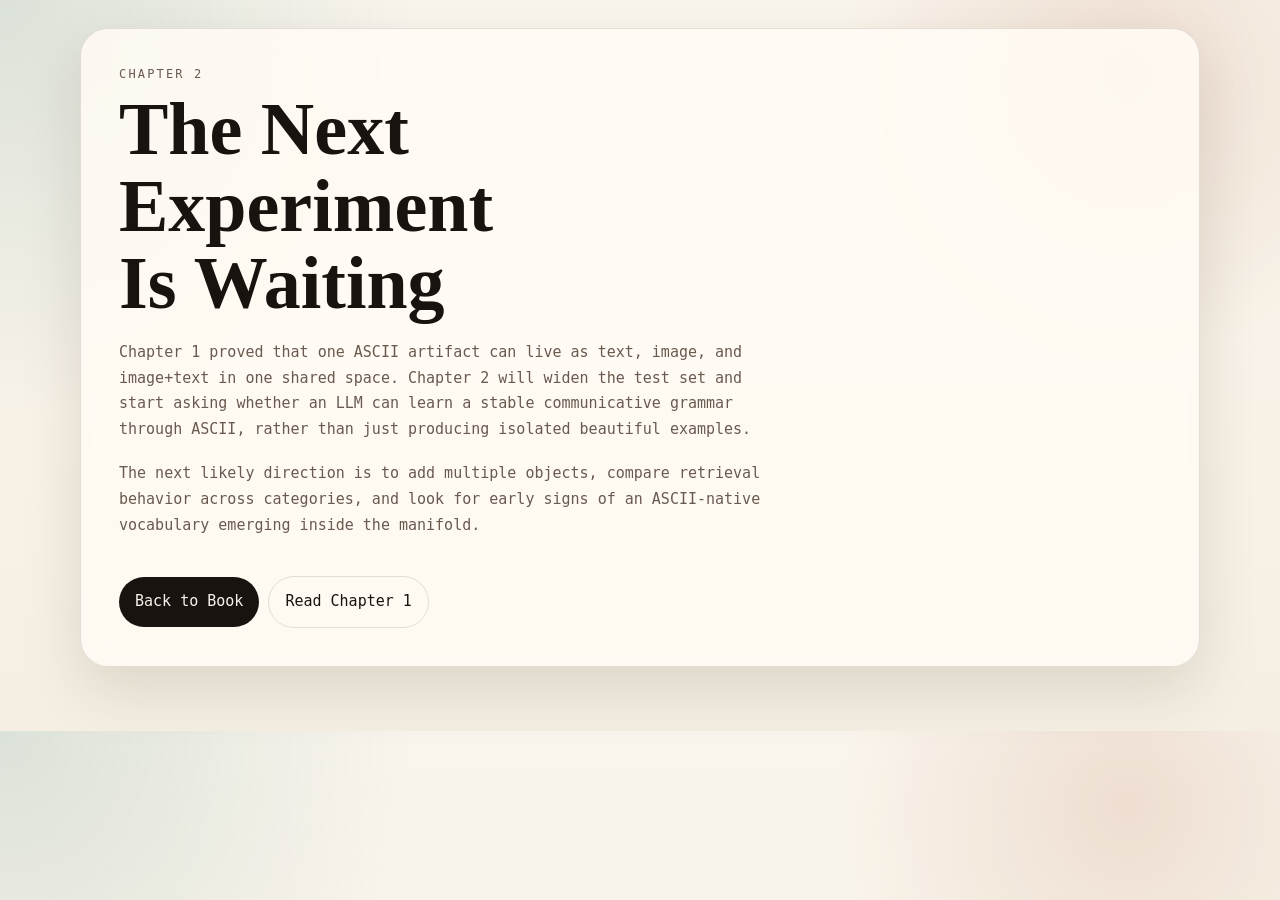
==== frontend/chapter-2/index.html @ 0495e870 "Turn site into multi-chapter book" ====
<!DOCTYPE html>
<html lang="en">
<head>
  <meta charset="UTF-8">
  <meta name="viewport" content="width=device-width, initial-scale=1.0">
  <title>The Book of ASCII Communication: Chapter 2</title>
  <link rel="stylesheet" href="../book.css">
</head>
<body>
  <main class="page">
    <section class="hero">
      <p class="eyebrow">Chapter 2</p>
      <h1>The Next Experiment Is Waiting</h1>
      <p class="lede">
        Chapter 1 proved that one ASCII artifact can live as text, image, and <code>image+text</code> in one shared space.
        Chapter 2 will widen the test set and start asking whether an LLM can learn a stable communicative grammar through ASCII,
        rather than just producing isolated beautiful examples.
      </p>
      <p class="lede">
        The next likely direction is to add multiple objects, compare retrieval behavior across categories, and look for early signs
        of an ASCII-native vocabulary emerging inside the manifold.
      </p>
      <p class="lede">
        <a href="../" class="chapter-link">Back to Book</a>
        <a href="../chapter-1/" class="chapter-link secondary">Read Chapter 1</a>
      </p>
    </section>
  </main>
</body>
</html>
---- frontend/book.css ----
:root {
  --bg: #f5efe3;
  --paper: rgba(255, 251, 244, 0.88);
  --ink: #18130f;
  --muted: #695a4f;
  --line: rgba(24, 19, 15, 0.12);
  --teal: #216f69;
  --rust: #a85432;
  --shadow: 0 24px 60px rgba(45, 25, 9, 0.12);
}

* {
  box-sizing: border-box;
}

body {
  margin: 0;
  color: var(--ink);
  font-family: Georgia, "Times New Roman", serif;
  background:
    radial-gradient(circle at top left, rgba(33, 111, 105, 0.14), transparent 28%),
    radial-gradient(circle at 88% 10%, rgba(168, 84, 50, 0.14), transparent 22%),
    linear-gradient(180deg, #faf5ec 0%, var(--bg) 100%);
}

code {
  font-family: "DejaVu Sans Mono", "Liberation Mono", monospace;
}

.page {
  width: min(1120px, calc(100vw - 32px));
  margin: 0 auto;
  padding: 28px 0 64px;
}

.hero,
.chapter-card,
.manifesto-panel {
  background: var(--paper);
  border: 1px solid var(--line);
  border-radius: 28px;
  box-shadow: var(--shadow);
  backdrop-filter: blur(10px);
}

.hero {
  padding: 38px;
}

.eyebrow {
  margin: 0 0 10px;
  color: var(--muted);
  font-family: "DejaVu Sans Mono", "Liberation Mono", monospace;
  font-size: 12px;
  letter-spacing: 0.18em;
  text-transform: uppercase;
}

h1,
h2 {
  margin: 0;
  line-height: 1.04;
  font-weight: 600;
}

h1 {
  font-size: clamp(40px, 6vw, 74px);
  max-width: 10ch;
}

h2 {
  font-size: clamp(30px, 4vw, 44px);
}

.lede,
.chapter-card p,
.manifesto-panel p {
  font-family: "DejaVu Sans Mono", "Liberation Mono", monospace;
  font-size: 15px;
  line-height: 1.72;
  color: var(--muted);
}

.lede {
  max-width: 72ch;
  margin: 18px 0 0;
}

.library {
  display: grid;
  grid-template-columns: 1.25fr 1fr;
  gap: 22px;
  margin-top: 24px;
}

.chapter-card,
.manifesto-panel {
  padding: 28px;
}

.featured {
  background:
    linear-gradient(180deg, rgba(255, 255, 255, 0.72), rgba(255, 255, 255, 0.72)),
    radial-gradient(circle at top right, rgba(33, 111, 105, 0.09), transparent 40%);
}

.chapter-link {
  display: inline-block;
  margin-top: 20px;
  padding: 12px 16px;
  border-radius: 999px;
  background: var(--ink);
  color: #f8f3ec;
  text-decoration: none;
  font-family: "DejaVu Sans Mono", "Liberation Mono", monospace;
}

.chapter-link.secondary {
  background: transparent;
  color: var(--ink);
  border: 1px solid var(--line);
}

.manifesto {
  margin-top: 24px;
}

@media (max-width: 900px) {
  .page {
    width: min(100vw - 18px, 1120px);
    padding-top: 12px;
  }

  .library {
    grid-template-columns: 1fr;
  }

  .hero,
  .chapter-card,
  .manifesto-panel {
    padding: 22px;
    border-radius: 22px;
  }
}
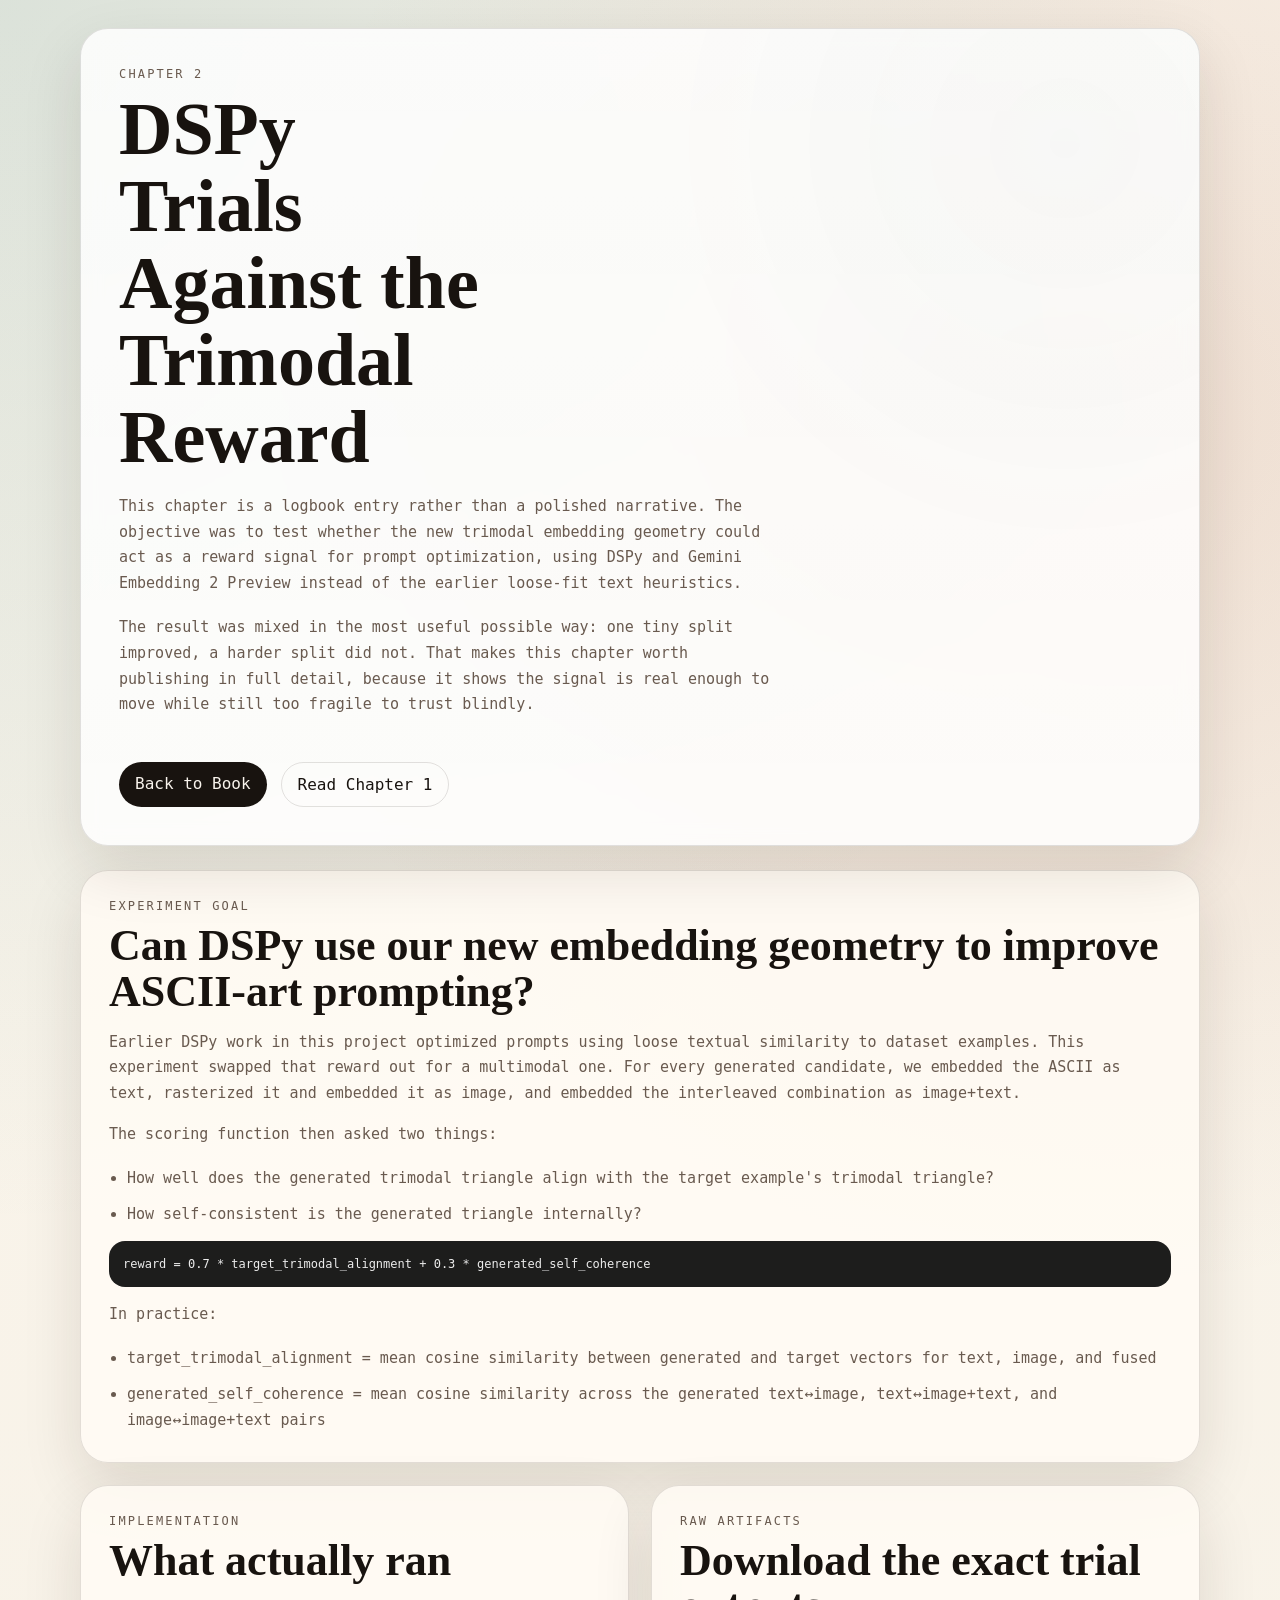
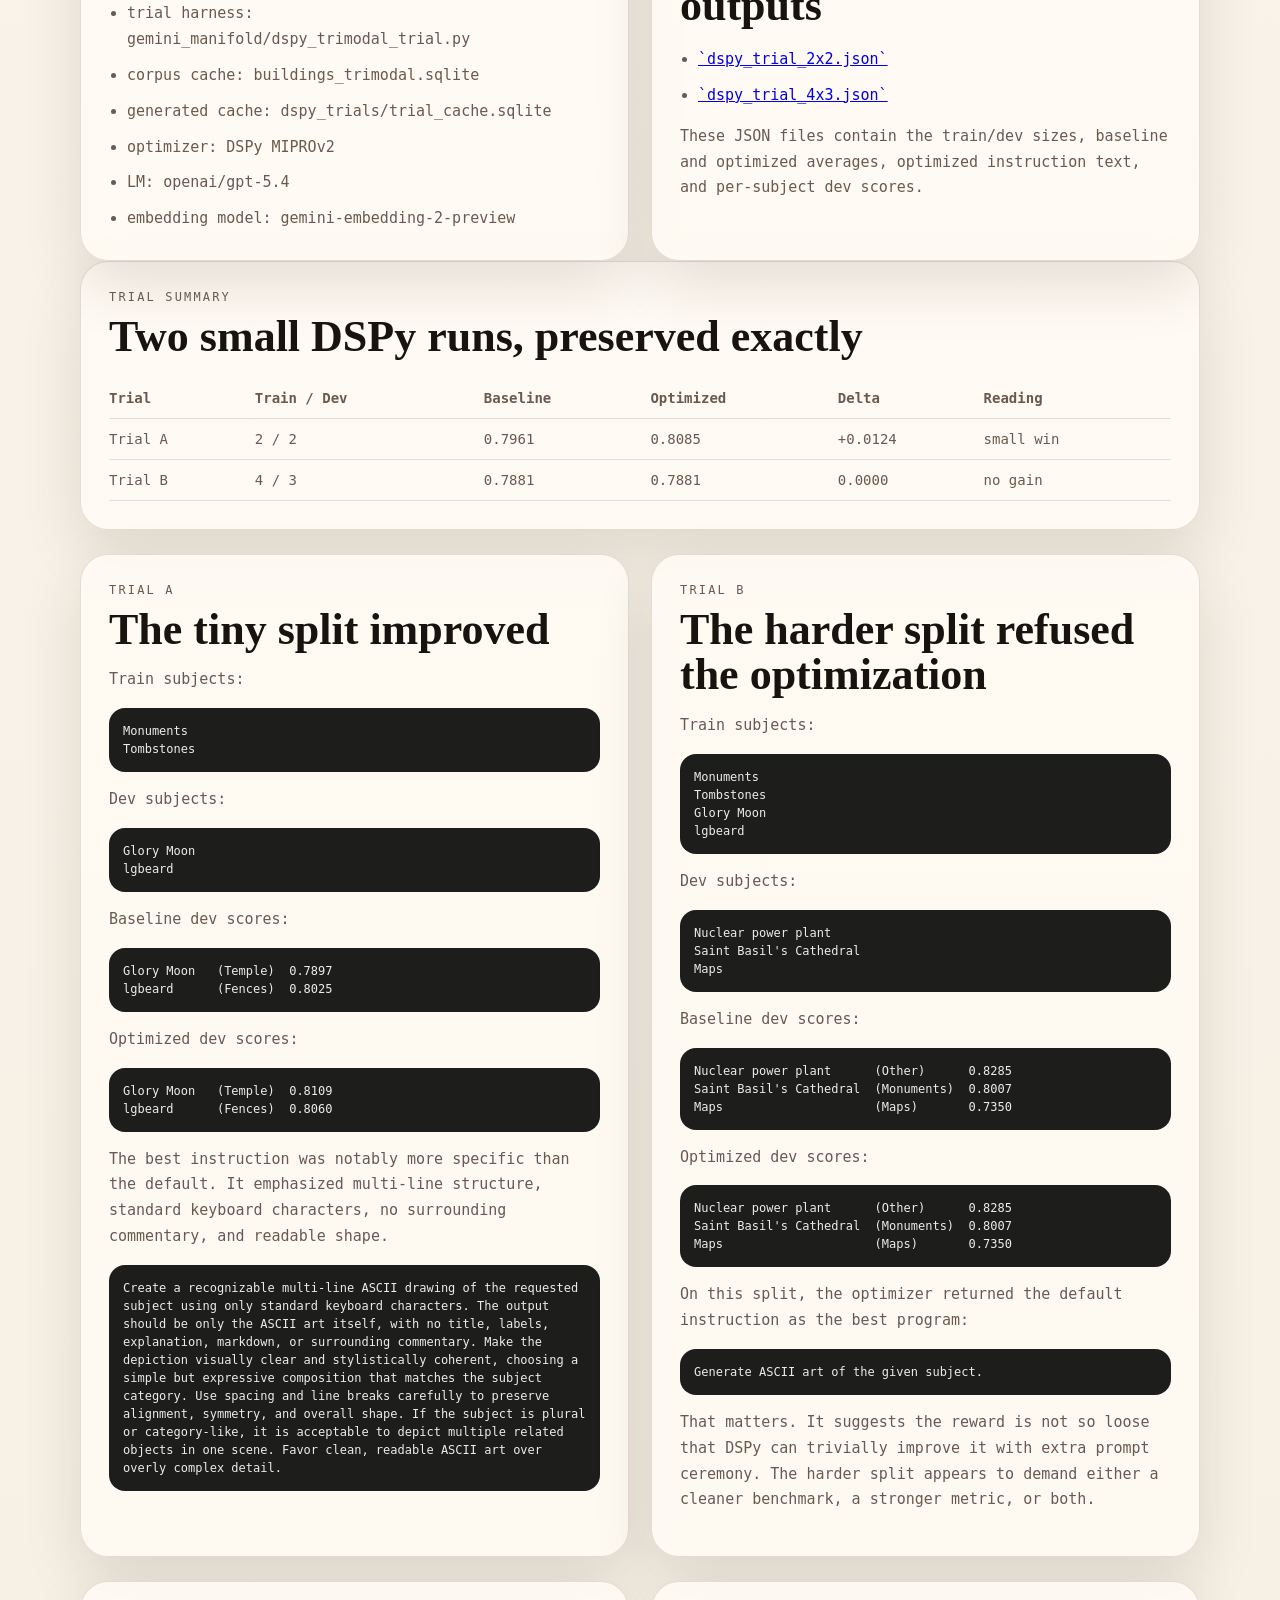
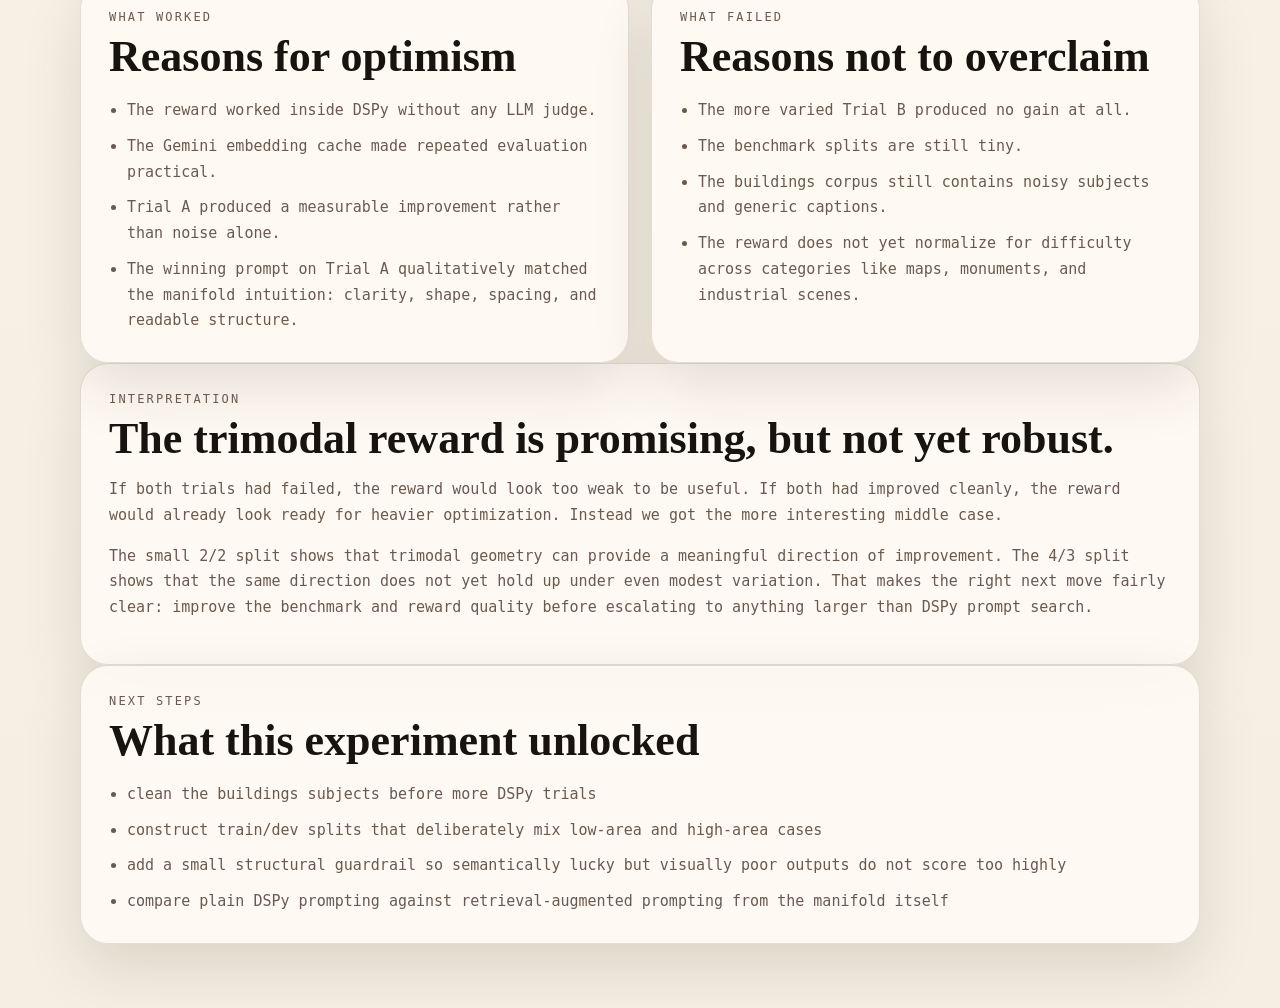
==== commit 1441d621: "Publish DSPy trimodal experiment log" ====
--- a/frontend/chapter-2/index.html
+++ b/frontend/chapter-2/index.html
@@ -3,27 +3,217 @@
 <head>
   <meta charset="UTF-8">
   <meta name="viewport" content="width=device-width, initial-scale=1.0">
-  <title>The Book of ASCII Communication: Chapter 2</title>
+  <title>The Gemini Manifold Book: Chapter 2</title>
   <link rel="stylesheet" href="../book.css">
 </head>
 <body>
   <main class="page">
-    <section class="hero">
+    <section class="hero hero-intro">
       <p class="eyebrow">Chapter 2</p>
-      <h1>The Next Experiment Is Waiting</h1>
+      <h1>DSPy Trials Against the Trimodal Reward</h1>
       <p class="lede">
-        Chapter 1 proved that one ASCII artifact can live as text, image, and <code>image+text</code> in one shared space.
-        Chapter 2 will widen the test set and start asking whether an LLM can learn a stable communicative grammar through ASCII,
-        rather than just producing isolated beautiful examples.
+        This chapter is a logbook entry rather than a polished narrative. The objective was to test whether the new trimodal embedding
+        geometry could act as a reward signal for prompt optimization, using DSPy and Gemini Embedding 2 Preview instead of the earlier
+        loose-fit text heuristics.
       </p>
       <p class="lede">
-        The next likely direction is to add multiple objects, compare retrieval behavior across categories, and look for early signs
-        of an ASCII-native vocabulary emerging inside the manifold.
-      </p>
-      <p class="lede">
-        <a href="../" class="chapter-link">Back to Book</a>
-        <a href="../chapter-1/" class="chapter-link secondary">Read Chapter 1</a>
-      </p>
+        The result was mixed in the most useful possible way: one tiny split improved, a harder split did not. That makes this chapter
+        worth publishing in full detail, because it shows the signal is real enough to move while still too fragile to trust blindly.
+      </p>
+      <div class="hero-actions">
+        <a href="../index.html" class="chapter-link">Back to Book</a>
+        <a href="../chapter-1/index.html" class="chapter-link secondary">Read Chapter 1</a>
+      </div>
+    </section>
+
+    <section class="log-grid">
+      <article class="log-panel wide">
+        <p class="eyebrow">Experiment Goal</p>
+        <h2>Can DSPy use our new embedding geometry to improve ASCII-art prompting?</h2>
+        <p class="body-copy">
+          Earlier DSPy work in this project optimized prompts using loose textual similarity to dataset examples. This experiment swapped
+          that reward out for a multimodal one. For every generated candidate, we embedded the ASCII as <code>text</code>, rasterized it
+          and embedded it as <code>image</code>, and embedded the interleaved combination as <code>image+text</code>.
+        </p>
+        <p class="body-copy">
+          The scoring function then asked two things:
+        </p>
+        <ul class="idea-list">
+          <li>How well does the generated trimodal triangle align with the target example's trimodal triangle?</li>
+          <li>How self-consistent is the generated triangle internally?</li>
+        </ul>
+        <pre class="mono-block">reward = 0.7 * target_trimodal_alignment + 0.3 * generated_self_coherence</pre>
+        <p class="body-copy">
+          In practice:
+        </p>
+        <ul class="idea-list">
+          <li><code>target_trimodal_alignment</code> = mean cosine similarity between generated and target vectors for text, image, and fused</li>
+          <li><code>generated_self_coherence</code> = mean cosine similarity across the generated text↔image, text↔image+text, and image↔image+text pairs</li>
+        </ul>
+      </article>
+
+      <article class="log-panel">
+        <p class="eyebrow">Implementation</p>
+        <h2>What actually ran</h2>
+        <ul class="idea-list">
+          <li>trial harness: <code>gemini_manifold/dspy_trimodal_trial.py</code></li>
+          <li>corpus cache: <code>buildings_trimodal.sqlite</code></li>
+          <li>generated cache: <code>dspy_trials/trial_cache.sqlite</code></li>
+          <li>optimizer: <code>DSPy MIPROv2</code></li>
+          <li>LM: <code>openai/gpt-5.4</code></li>
+          <li>embedding model: <code>gemini-embedding-2-preview</code></li>
+        </ul>
+      </article>
+
+      <article class="log-panel">
+        <p class="eyebrow">Raw Artifacts</p>
+        <h2>Download the exact trial outputs</h2>
+        <ul class="idea-list">
+          <li><a href="../assets/dspy_trial_2x2.json">`dspy_trial_2x2.json`</a></li>
+          <li><a href="../assets/dspy_trial_4x3.json">`dspy_trial_4x3.json`</a></li>
+        </ul>
+        <p class="body-copy">
+          These JSON files contain the train/dev sizes, baseline and optimized averages, optimized instruction text, and per-subject dev scores.
+        </p>
+      </article>
+    </section>
+
+    <section class="log-panel">
+      <p class="eyebrow">Trial Summary</p>
+      <h2>Two small DSPy runs, preserved exactly</h2>
+      <table class="summary-table">
+        <thead>
+          <tr>
+            <th>Trial</th>
+            <th>Train / Dev</th>
+            <th>Baseline</th>
+            <th>Optimized</th>
+            <th>Delta</th>
+            <th>Reading</th>
+          </tr>
+        </thead>
+        <tbody>
+          <tr>
+            <td>Trial A</td>
+            <td>2 / 2</td>
+            <td>0.7961</td>
+            <td>0.8085</td>
+            <td>+0.0124</td>
+            <td>small win</td>
+          </tr>
+          <tr>
+            <td>Trial B</td>
+            <td>4 / 3</td>
+            <td>0.7881</td>
+            <td>0.7881</td>
+            <td>0.0000</td>
+            <td>no gain</td>
+          </tr>
+        </tbody>
+      </table>
+    </section>
+
+    <section class="log-grid">
+      <article class="log-panel">
+        <p class="eyebrow">Trial A</p>
+        <h2>The tiny split improved</h2>
+        <p class="body-copy">Train subjects:</p>
+        <pre class="mono-block">Monuments
+Tombstones</pre>
+        <p class="body-copy">Dev subjects:</p>
+        <pre class="mono-block">Glory Moon
+lgbeard</pre>
+        <p class="body-copy">Baseline dev scores:</p>
+        <pre class="mono-block">Glory Moon   (Temple)  0.7897
+lgbeard      (Fences)  0.8025</pre>
+        <p class="body-copy">Optimized dev scores:</p>
+        <pre class="mono-block">Glory Moon   (Temple)  0.8109
+lgbeard      (Fences)  0.8060</pre>
+        <p class="body-copy">
+          The best instruction was notably more specific than the default. It emphasized multi-line structure, standard keyboard
+          characters, no surrounding commentary, and readable shape.
+        </p>
+        <pre class="mono-block">Create a recognizable multi-line ASCII drawing of the requested subject using only standard keyboard characters. The output should be only the ASCII art itself, with no title, labels, explanation, markdown, or surrounding commentary. Make the depiction visually clear and stylistically coherent, choosing a simple but expressive composition that matches the subject category. Use spacing and line breaks carefully to preserve alignment, symmetry, and overall shape. If the subject is plural or category-like, it is acceptable to depict multiple related objects in one scene. Favor clean, readable ASCII art over overly complex detail.</pre>
+      </article>
+
+      <article class="log-panel">
+        <p class="eyebrow">Trial B</p>
+        <h2>The harder split refused the optimization</h2>
+        <p class="body-copy">Train subjects:</p>
+        <pre class="mono-block">Monuments
+Tombstones
+Glory Moon
+lgbeard</pre>
+        <p class="body-copy">Dev subjects:</p>
+        <pre class="mono-block">Nuclear power plant
+Saint Basil's Cathedral
+Maps</pre>
+        <p class="body-copy">Baseline dev scores:</p>
+        <pre class="mono-block">Nuclear power plant      (Other)      0.8285
+Saint Basil's Cathedral  (Monuments)  0.8007
+Maps                     (Maps)       0.7350</pre>
+        <p class="body-copy">Optimized dev scores:</p>
+        <pre class="mono-block">Nuclear power plant      (Other)      0.8285
+Saint Basil's Cathedral  (Monuments)  0.8007
+Maps                     (Maps)       0.7350</pre>
+        <p class="body-copy">
+          On this split, the optimizer returned the default instruction as the best program:
+        </p>
+        <pre class="mono-block">Generate ASCII art of the given subject.</pre>
+        <p class="body-copy">
+          That matters. It suggests the reward is not so loose that DSPy can trivially improve it with extra prompt ceremony. The harder
+          split appears to demand either a cleaner benchmark, a stronger metric, or both.
+        </p>
+      </article>
+    </section>
+
+    <section class="log-grid">
+      <article class="log-panel">
+        <p class="eyebrow">What Worked</p>
+        <h2>Reasons for optimism</h2>
+        <ul class="idea-list">
+          <li>The reward worked inside DSPy without any LLM judge.</li>
+          <li>The Gemini embedding cache made repeated evaluation practical.</li>
+          <li>Trial A produced a measurable improvement rather than noise alone.</li>
+          <li>The winning prompt on Trial A qualitatively matched the manifold intuition: clarity, shape, spacing, and readable structure.</li>
+        </ul>
+      </article>
+
+      <article class="log-panel">
+        <p class="eyebrow">What Failed</p>
+        <h2>Reasons not to overclaim</h2>
+        <ul class="idea-list">
+          <li>The more varied Trial B produced no gain at all.</li>
+          <li>The benchmark splits are still tiny.</li>
+          <li>The buildings corpus still contains noisy subjects and generic captions.</li>
+          <li>The reward does not yet normalize for difficulty across categories like maps, monuments, and industrial scenes.</li>
+        </ul>
+      </article>
+    </section>
+
+    <section class="log-panel">
+      <p class="eyebrow">Interpretation</p>
+      <h2>The trimodal reward is promising, but not yet robust.</h2>
+      <p class="body-copy">
+        If both trials had failed, the reward would look too weak to be useful. If both had improved cleanly, the reward would already
+        look ready for heavier optimization. Instead we got the more interesting middle case.
+      </p>
+      <p class="body-copy">
+        The small 2/2 split shows that trimodal geometry can provide a meaningful direction of improvement. The 4/3 split shows that the
+        same direction does not yet hold up under even modest variation. That makes the right next move fairly clear: improve the benchmark
+        and reward quality before escalating to anything larger than DSPy prompt search.
+      </p>
+    </section>
+
+    <section class="log-panel">
+      <p class="eyebrow">Next Steps</p>
+      <h2>What this experiment unlocked</h2>
+      <ul class="idea-list">
+        <li>clean the buildings subjects before more DSPy trials</li>
+        <li>construct train/dev splits that deliberately mix low-area and high-area cases</li>
+        <li>add a small structural guardrail so semantically lucky but visually poor outputs do not score too highly</li>
+        <li>compare plain DSPy prompting against retrieval-augmented prompting from the manifold itself</li>
+      </ul>
     </section>
   </main>
 </body>
--- a/frontend/book.css
+++ b/frontend/book.css
@@ -35,7 +35,9 @@
 
 .hero,
 .chapter-card,
-.manifesto-panel {
+.manifesto-panel,
+.instrument-card,
+.viz-card {
   background: var(--paper);
   border: 1px solid var(--line);
   border-radius: 28px;
@@ -45,6 +47,12 @@
 
 .hero {
   padding: 38px;
+}
+
+.hero-intro {
+  background:
+    linear-gradient(180deg, rgba(255, 255, 255, 0.84), rgba(255, 255, 255, 0.82)),
+    radial-gradient(circle at 88% 14%, rgba(33, 111, 105, 0.16), transparent 34%);
 }
 
 .eyebrow {
@@ -86,11 +94,275 @@
   margin: 18px 0 0;
 }
 
+.body-copy {
+  font-family: "DejaVu Sans Mono", "Liberation Mono", monospace;
+  font-size: 15px;
+  line-height: 1.72;
+  color: var(--muted);
+}
+
+.hero-actions {
+  display: flex;
+  gap: 14px;
+  margin-top: 24px;
+  flex-wrap: wrap;
+}
+
+.instrument-grid,
+.viz-grid,
+.evidence-grid {
+  display: grid;
+  gap: 22px;
+  margin-top: 24px;
+}
+
+.instrument-grid {
+  grid-template-columns: 1.2fr 1fr;
+}
+
+.viz-grid {
+  grid-template-columns: 1.15fr 0.85fr;
+}
+
+.evidence-grid {
+  grid-template-columns: 1.1fr 1fr;
+}
+
+.instrument-card,
+.viz-card,
+.evidence-card {
+  padding: 28px;
+}
+
+.wide {
+  grid-column: 1 / -1;
+}
+
+.metric-row {
+  display: grid;
+  grid-template-columns: repeat(4, minmax(0, 1fr));
+  gap: 14px;
+  margin-top: 22px;
+}
+
+.metric-tile {
+  padding: 16px;
+  border-radius: 18px;
+  background: rgba(255, 255, 255, 0.56);
+  border: 1px solid var(--line);
+}
+
+.metric-label {
+  display: block;
+  font-family: "DejaVu Sans Mono", "Liberation Mono", monospace;
+  font-size: 11px;
+  color: var(--muted);
+  text-transform: uppercase;
+  letter-spacing: 0.12em;
+}
+
+.metric-value {
+  display: block;
+  margin-top: 8px;
+  font-size: 20px;
+  line-height: 1.2;
+}
+
+.specimen-grid {
+  display: grid;
+  grid-template-columns: repeat(2, minmax(0, 1fr));
+  gap: 14px;
+  margin-top: 18px;
+}
+
+.specimen-figure {
+  margin: 0;
+}
+
+.specimen-figure img {
+  width: 100%;
+  aspect-ratio: 1 / 1;
+  object-fit: cover;
+  border-radius: 18px;
+  border: 1px solid var(--line);
+  background: #fff;
+}
+
+.specimen-figure figcaption {
+  margin-top: 10px;
+  font-family: "DejaVu Sans Mono", "Liberation Mono", monospace;
+  font-size: 12px;
+  color: var(--muted);
+}
+
+.idea-list {
+  margin: 18px 0 0;
+  padding-left: 18px;
+  font-family: "DejaVu Sans Mono", "Liberation Mono", monospace;
+  font-size: 15px;
+  line-height: 1.72;
+  color: var(--muted);
+}
+
+.idea-list li + li {
+  margin-top: 10px;
+}
+
+.evidence-card {
+  background: rgba(255, 251, 244, 0.92);
+  border: 1px solid var(--line);
+  border-radius: 28px;
+  box-shadow: var(--shadow);
+}
+
+.observation-list {
+  display: grid;
+  grid-template-columns: repeat(3, minmax(0, 1fr));
+  gap: 14px;
+  margin-top: 22px;
+}
+
+.observation-item {
+  padding: 18px;
+  border-radius: 18px;
+  background: rgba(255, 255, 255, 0.65);
+  border: 1px solid var(--line);
+}
+
+.obs-label {
+  display: block;
+  font-family: "DejaVu Sans Mono", "Liberation Mono", monospace;
+  font-size: 11px;
+  letter-spacing: 0.12em;
+  text-transform: uppercase;
+  color: var(--muted);
+}
+
+.observation-item strong {
+  display: block;
+  margin-top: 10px;
+  font-size: 21px;
+  line-height: 1.25;
+}
+
+.obs-meta {
+  display: block;
+  margin-top: 8px;
+  font-family: "DejaVu Sans Mono", "Liberation Mono", monospace;
+  font-size: 13px;
+  color: var(--muted);
+}
+
+.section-head {
+  display: flex;
+  align-items: end;
+  justify-content: space-between;
+  gap: 20px;
+  margin-bottom: 20px;
+}
+
+.caption {
+  max-width: 34ch;
+  font-family: "DejaVu Sans Mono", "Liberation Mono", monospace;
+  font-size: 13px;
+  line-height: 1.6;
+  color: var(--muted);
+}
+
+#intro-plot {
+  width: 100%;
+  height: auto;
+  border-radius: 18px;
+  background:
+    linear-gradient(180deg, rgba(255, 255, 255, 0.72), rgba(255, 255, 255, 0.54)),
+    radial-gradient(circle at top right, rgba(33, 111, 105, 0.09), transparent 42%);
+  border: 1px solid var(--line);
+}
+
+.axis {
+  stroke: rgba(24, 19, 15, 0.22);
+  stroke-width: 1.5;
+}
+
+.bridge {
+  stroke: rgba(24, 19, 15, 0.18);
+  stroke-width: 2;
+  stroke-dasharray: 6 6;
+}
+
+.plot-dot {
+  filter: drop-shadow(0 6px 12px rgba(24, 19, 15, 0.2));
+}
+
+.plot-label {
+  font-family: "DejaVu Sans Mono", "Liberation Mono", monospace;
+  font-size: 15px;
+  fill: var(--ink);
+}
+
+.pair-table {
+  width: 100%;
+  border-collapse: collapse;
+  font-family: "DejaVu Sans Mono", "Liberation Mono", monospace;
+  font-size: 14px;
+}
+
+.pair-table th,
+.pair-table td {
+  padding: 12px 0;
+  border-bottom: 1px solid var(--line);
+  text-align: left;
+}
+
 .library {
   display: grid;
   grid-template-columns: 1.25fr 1fr;
   gap: 22px;
   margin-top: 24px;
+}
+
+.log-grid {
+  display: grid;
+  grid-template-columns: 1fr 1fr;
+  gap: 22px;
+  margin-top: 24px;
+}
+
+.log-panel {
+  background: var(--paper);
+  border: 1px solid var(--line);
+  border-radius: 28px;
+  box-shadow: var(--shadow);
+  padding: 28px;
+}
+
+.summary-table {
+  width: 100%;
+  margin-top: 18px;
+  border-collapse: collapse;
+  font-family: "DejaVu Sans Mono", "Liberation Mono", monospace;
+  font-size: 14px;
+}
+
+.summary-table th,
+.summary-table td {
+  padding: 12px 0;
+  text-align: left;
+  border-bottom: 1px solid var(--line);
+  color: var(--muted);
+}
+
+.mono-block {
+  margin: 14px 0 0;
+  padding: 14px;
+  border-radius: 16px;
+  background: rgba(20, 20, 20, 0.96);
+  color: #ececec;
+  font-family: "DejaVu Sans Mono", "Liberation Mono", monospace;
+  font-size: 12px;
+  line-height: 1.5;
+  white-space: pre-wrap;
+  overflow-wrap: anywhere;
 }
 
 .chapter-card,
@@ -131,13 +403,34 @@
     padding-top: 12px;
   }
 
+  .instrument-grid,
+  .evidence-grid,
+  .viz-grid,
+  .log-grid,
   .library {
     grid-template-columns: 1fr;
   }
 
+  .metric-row,
+  .observation-list,
+  .specimen-grid {
+    grid-template-columns: 1fr;
+  }
+
+  .section-head {
+    display: block;
+  }
+
+  .caption {
+    margin-top: 10px;
+  }
+
   .hero,
   .chapter-card,
-  .manifesto-panel {
+  .manifesto-panel,
+  .instrument-card,
+  .viz-card,
+  .log-panel {
     padding: 22px;
     border-radius: 22px;
   }
